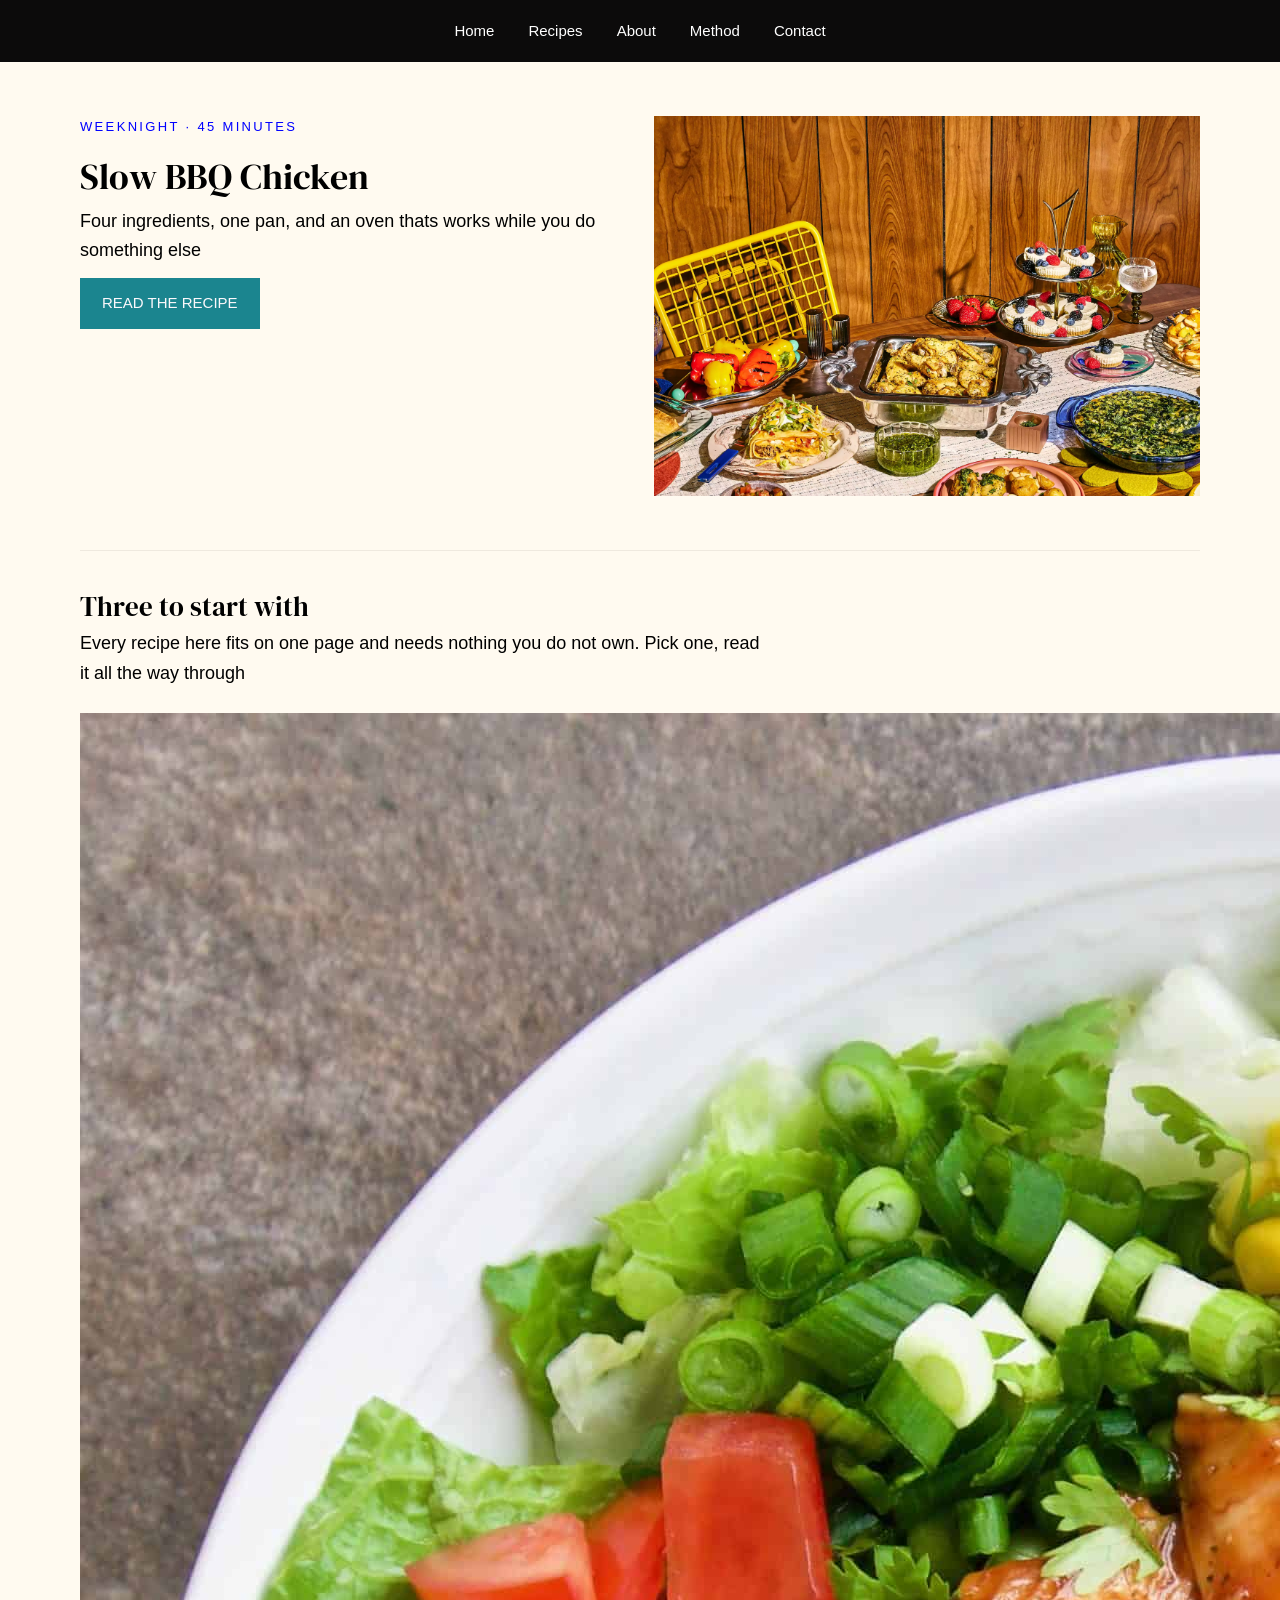
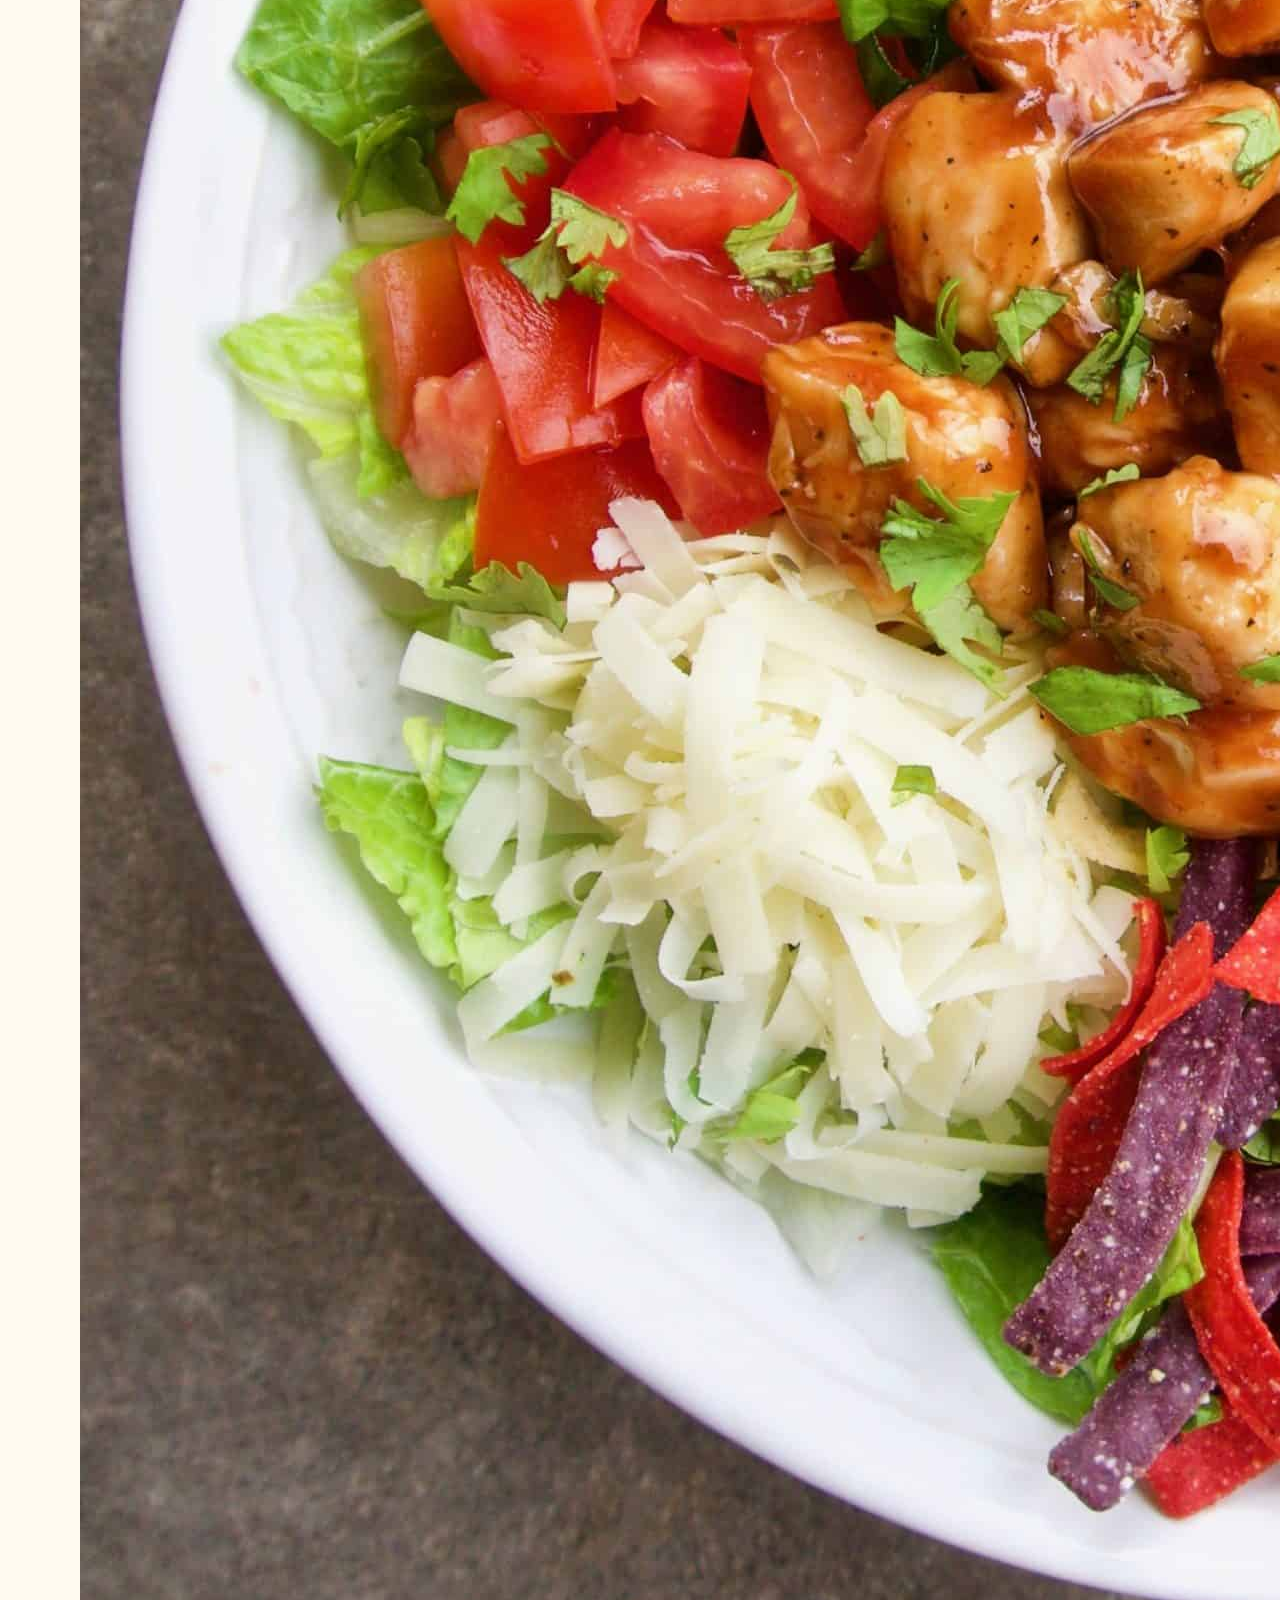
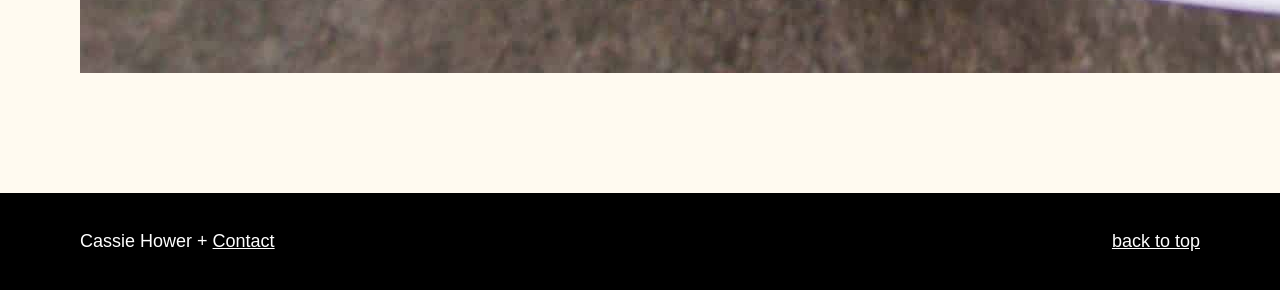
==== index.html @ 16a1c73a "cards" ====
<!DOCTYPE html>
<html lang="en">
<head>
    <meta name="viewpoint" content= "width=device-width initial-scale=1.0">
<title> Jen's Kitchen</title>

<link rel="preconnect" href="https://fonts.googleapis.com">
<link rel="preconnect" href="https://fonts.gstatic.com" crossorigin>
<link href="https://fonts.googleapis.com/css2?family=DM+Serif+Display:ital@0;1&display=swap" rel="stylesheet">

<link rel="stylesheet" href="css/styles.css">

</head>

<body id="top">
<nav class="site-nav">
    <ul>
        <li><a href="index.html">Home</a></li>

        <li><a href="#recipes.html">Recipes</a></li>

        <li><a href="#About.html">About</a></li>

        <li><a href="#method.html">Method</a></li>

        <li><a href="mailto:email@example.com">Contact</a></li>
    </ul>
</nav>

<main>
    
    <header class="hero">
        <div>
            <p class="eyebrow"> Weeknight &middot; 45 minutes</p>
            <h1>Slow BBQ Chicken</h1>
            <p class="lede"> Four ingredients, one pan, and an oven thats works while you do something else</p>
            <a class="button" href="recipes/bbq-chicken.html"> read the recipe</a>
        </div>

        <img src="images/homepage.webp" alt="A plate of BBQ chicken">
        </header>

<section class="section-head" id="cards">
    <h2>Three to start  with</h2>
    <p>Every recipe here fits on one page and needs nothing you do not own. Pick one, read it all the way through</p>
</section>

<section class="cards">
    <article class="cards">
<img src="images/bbq-chicken-card.jpeg" alt="BBQ chicken thighs">
<h3>Slow BBQ chicken</h3>
<p>four ingredients and an oven</p>
     </article>
  </section>
    
</main>

<footer class="site-footer">
    <div class="inner">
<p>Cassie Hower + <a href="mailto:email@example.com">Contact</a></p>
<p class="right"><a href="#top">back to top</a> </p>
    </div>
</footer>
</body>
</html>
---- css/styles.css ----
*{
    box-sizing: border border-box;
    padding: 0%;
    margin: 0px;
}

body{
    background: floralwhite;
    color: black;
    font-family: Arial, Helvetica, sans-serif;
    font-size: 18px;
    line-height: 1.65;
}

h1, h2, h3{
    font-family: "DM Serif Display", Georgia, 'Times New Roman', serif;
    font-weight: 400;
}

.site-nav {
    background: rgb(12, 11, 11);
}

.site-nav ul{
list-style: none;
display: grid;
grid-template: auto / auto auto auto auto auto;
gap: 34px;
width: max-content;
margin: 0px auto;
padding: 16px 24px;
}

.site-nav a{
    color: white;
    text-decoration: none;
    font-size: 15px;
}
main{
    max-width: 1120px;
    margin: 0px auto;
    padding: 0px 24px;
}

.site-footer{
    background: black;
    color: white;
}

.site-footer .inner{
    display: grid;
    grid-template: auto / 1fr 1fr;
    max-width: 1120px;
    margin: 0px auto;
    padding: 34px 24px;
}

.site-footer a{
    color: white;
}

.site-footer .right{
    text-align: right;
}

.hero{
    display: grid;
    grid-template: auto / 1fr 1fr;
    gap: 28px;
    padding: 54px 0;
}

.hero img{
    width: 100%;
    height: 380px;
    object-fit: cover;
}

.h1 {
    font-size: 54px;
    line-height: 1.05;
}

.eyebrow{
    font-size: 13px;
letter-spacing: 0.18em;
text-transform: uppercase;
color: blue;
margin-bottom: 10px;
}

lede{
    font-size: 20px;
    color: #6b6560;
}

.button{
    display: inline-block;
    margin-top: 12px;
    background: #1b858f;
    color: #fbf8fb;
    text-decoration: none;
    padding: 13px 22px;
    font-size: 15px;
    text-transform: uppercase;
}

.section-head{
    border-top: 1px solid #efe9df;
    padding: 34px 0 24px;
}

.section-head p {
    max-width: 68ch;
}

.cards{
    display: grid;
    grid-template: auto /1fr 1fr 1fr;
    gap: 28px;
    padding-bottom: 60px;
}

.card img{
width: 100%;
height: 230px;
object-fit: cover;
}

.card p{
    font-size: 16px;
    color: #6b6560;
}
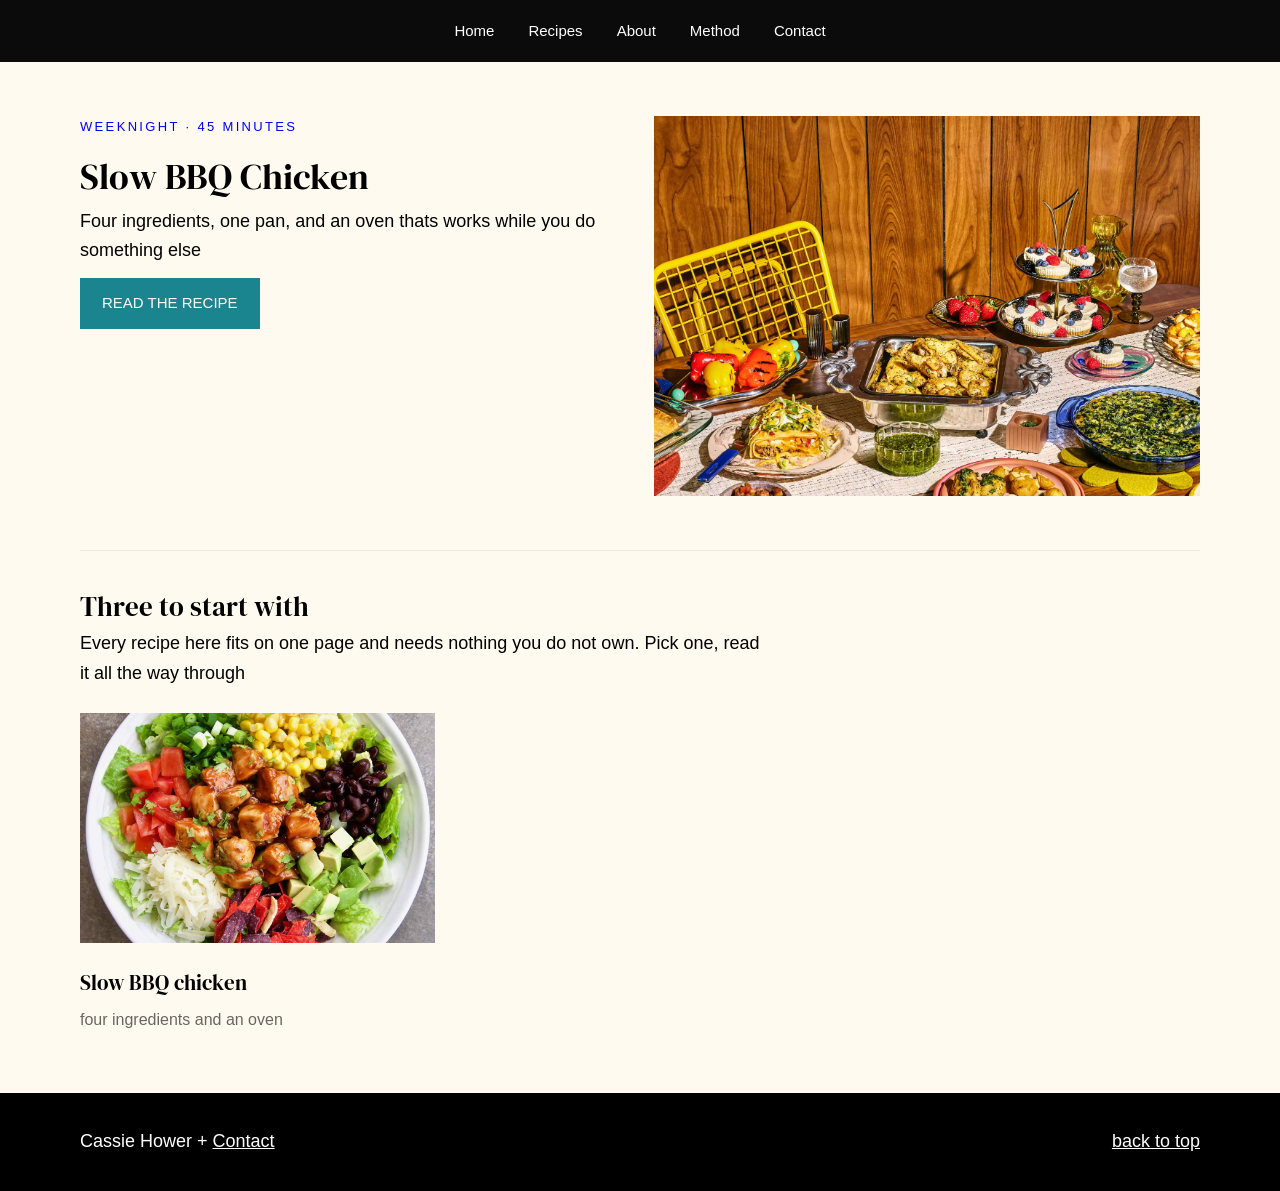
==== commit 6bf592ef: "card" ====
--- a/index.html
+++ b/index.html
@@ -46,7 +46,7 @@
 </section>
 
 <section class="cards">
-    <article class="cards">
+    <article class="card">
 <img src="images/bbq-chicken-card.jpeg" alt="BBQ chicken thighs">
 <h3>Slow BBQ chicken</h3>
 <p>four ingredients and an oven</p>
--- a/css/styles.css
+++ b/css/styles.css
@@ -116,7 +116,7 @@
 
 .cards{
     display: grid;
-    grid-template: auto /1fr 1fr 1fr;
+    grid-template: auto / 1fr 1fr 1fr;
     gap: 28px;
     padding-bottom: 60px;
 }
@@ -127,6 +127,10 @@
 object-fit: cover;
 }
 
+.card h3{
+    margin: 14px 0 6px;
+}
+
 .card p{
     font-size: 16px;
     color: #6b6560;
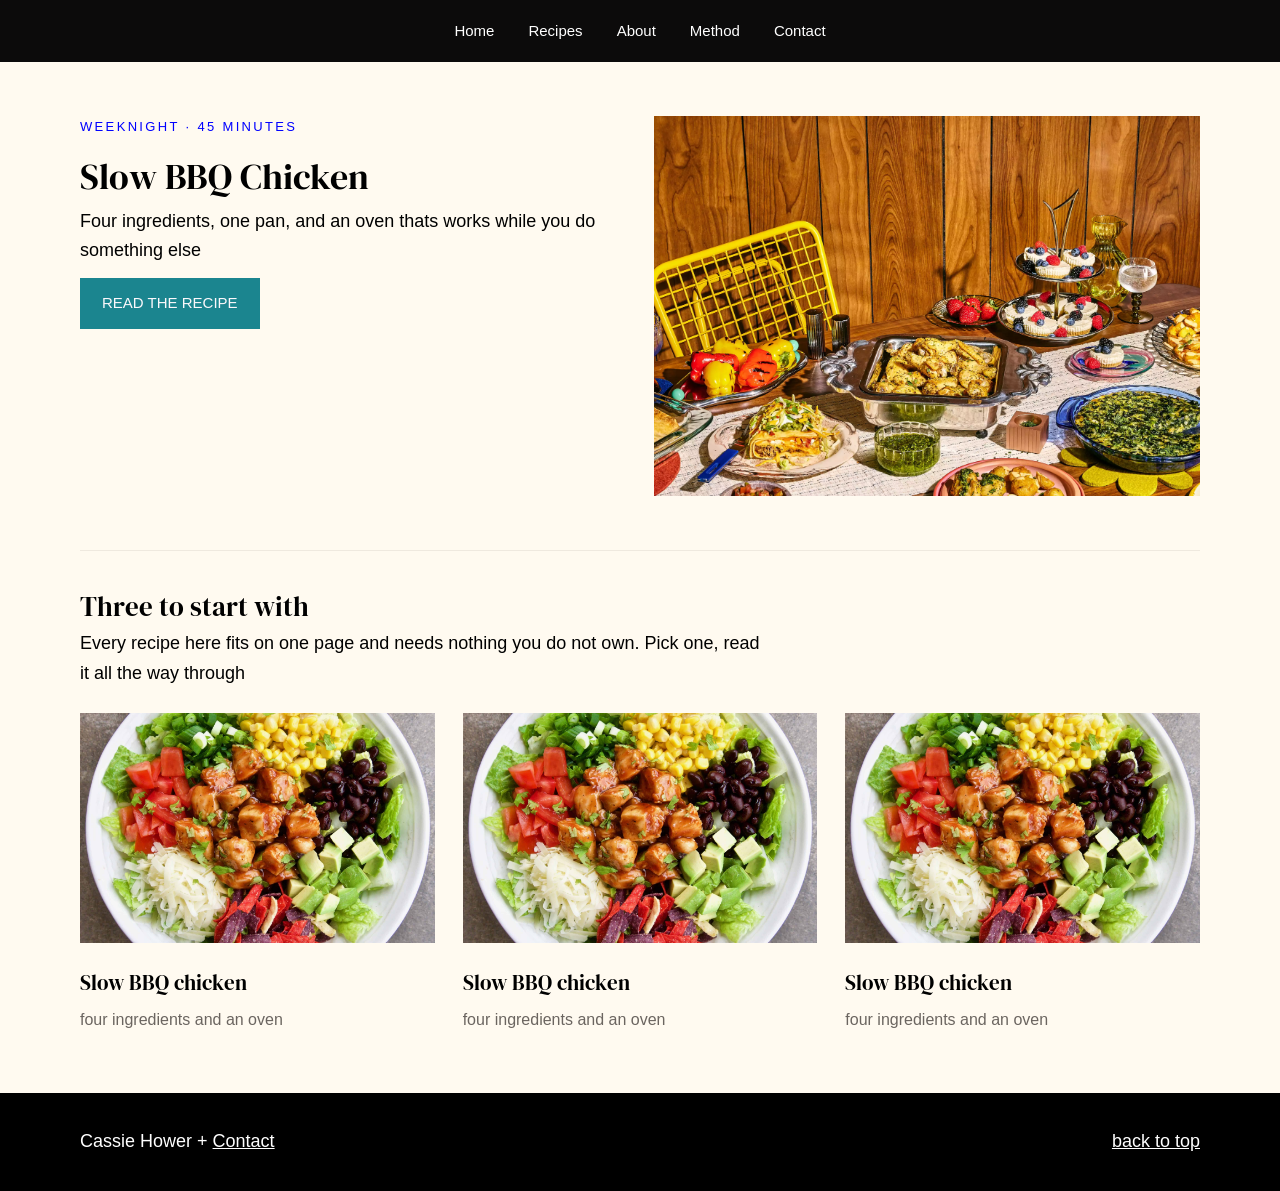
==== commit d185a8b7: "bbq images" ====
--- a/index.html
+++ b/index.html
@@ -51,6 +51,16 @@
 <h3>Slow BBQ chicken</h3>
 <p>four ingredients and an oven</p>
      </article>
+      <article class="card">
+<img src="images/bbq-chicken-card.jpeg" alt="BBQ chicken thighs">
+<h3>Slow BBQ chicken</h3>
+<p>four ingredients and an oven</p>
+     </article>
+      <article class="card">
+<img src="images/bbq-chicken-card.jpeg" alt="BBQ chicken thighs">
+<h3>Slow BBQ chicken</h3>
+<p>four ingredients and an oven</p>
+     </article>
   </section>
     
 </main>
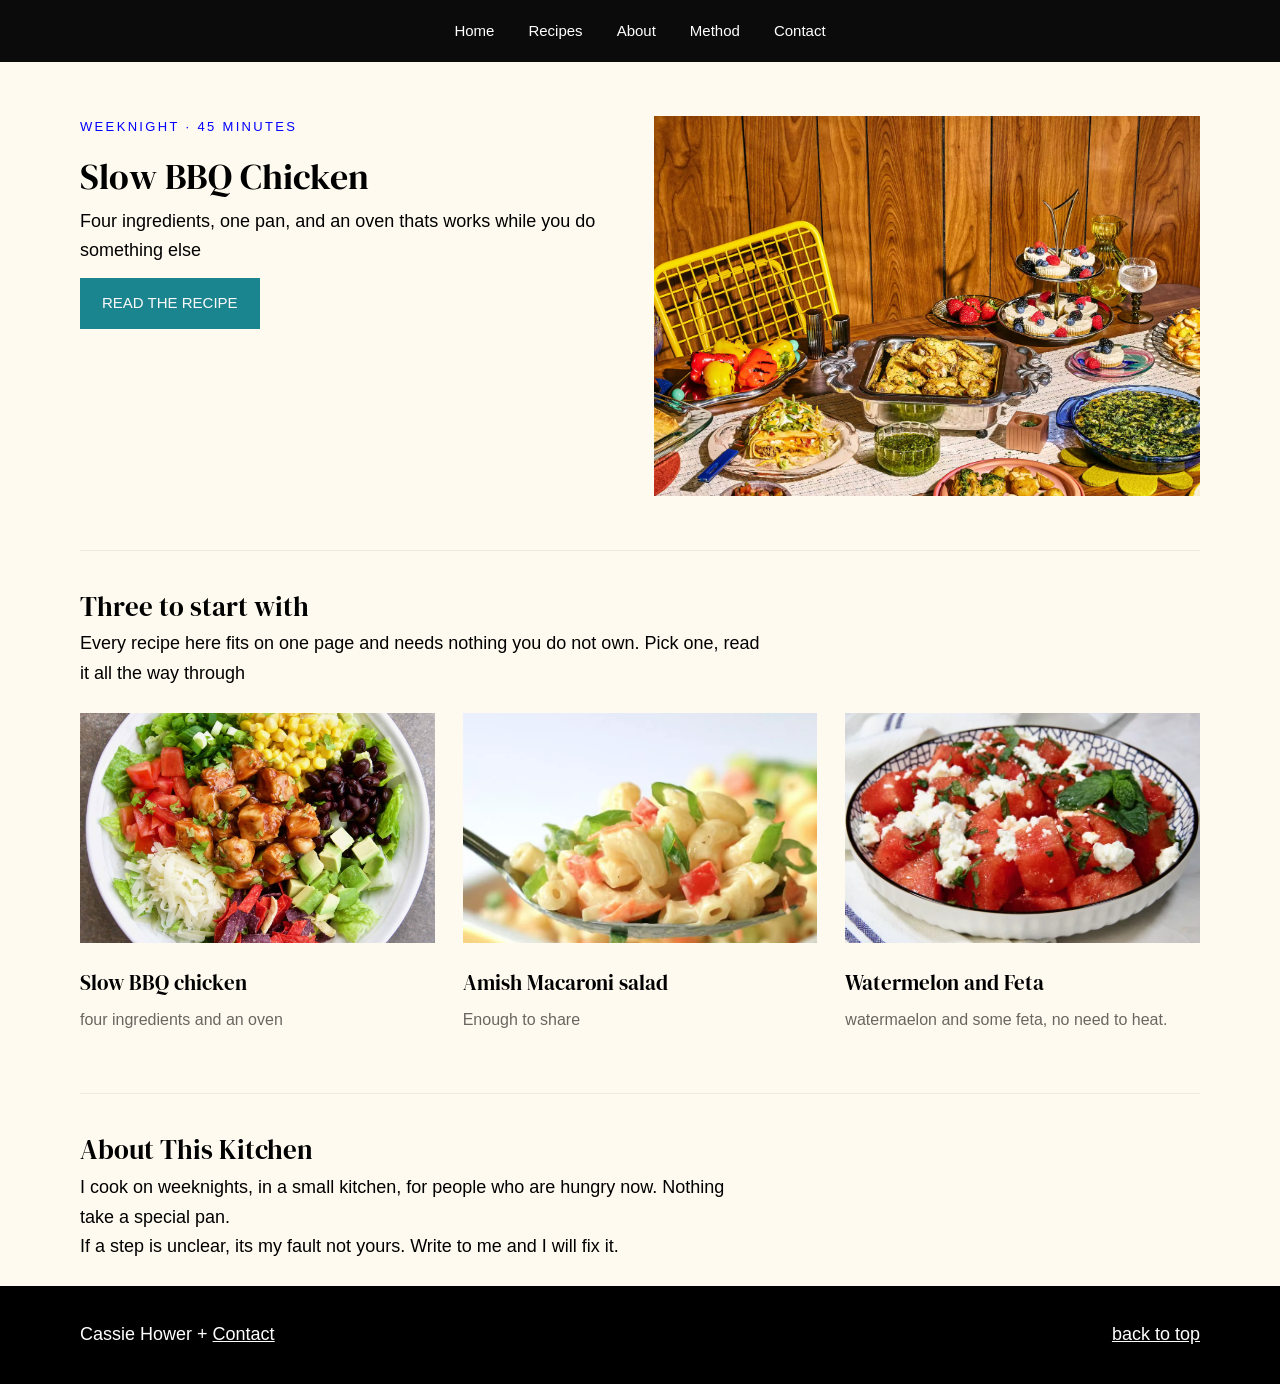
==== commit aa252660: "cards bottom" ====
--- a/index.html
+++ b/index.html
@@ -46,23 +46,35 @@
 </section>
 
 <section class="cards">
+   
     <article class="card">
 <img src="images/bbq-chicken-card.jpeg" alt="BBQ chicken thighs">
 <h3>Slow BBQ chicken</h3>
 <p>four ingredients and an oven</p>
      </article>
-      <article class="card">
-<img src="images/bbq-chicken-card.jpeg" alt="BBQ chicken thighs">
-<h3>Slow BBQ chicken</h3>
-<p>four ingredients and an oven</p>
+     
+     <article class="card">
+<img src="images/amish-macaroni-salad-card.webp" alt="BBQ chicken thighs">
+<h3>Amish Macaroni salad</h3>
+<p>Enough to share</p>
      </article>
-      <article class="card">
-<img src="images/bbq-chicken-card.jpeg" alt="BBQ chicken thighs">
-<h3>Slow BBQ chicken</h3>
-<p>four ingredients and an oven</p>
+      
+     <article class="card">
+<img src="images/Watermelon-salad-card.webp" alt="BBQ chicken thighs">
+<h3>Watermelon and Feta</h3>
+<p>watermaelon and some feta, no need to heat.</p>
      </article>
+
   </section>
     
+  <section class="section-head" id="about">
+    <h2>About This Kitchen</h2>
+    <p>I cook on weeknights, in a small kitchen, for people who are hungry now. Nothing take a special pan.</p>
+    <p>If a step is unclear, its my fault not yours. Write to me and I will fix it.</p>
+  </section>
+
+  </section>
+
 </main>
 
 <footer class="site-footer">
